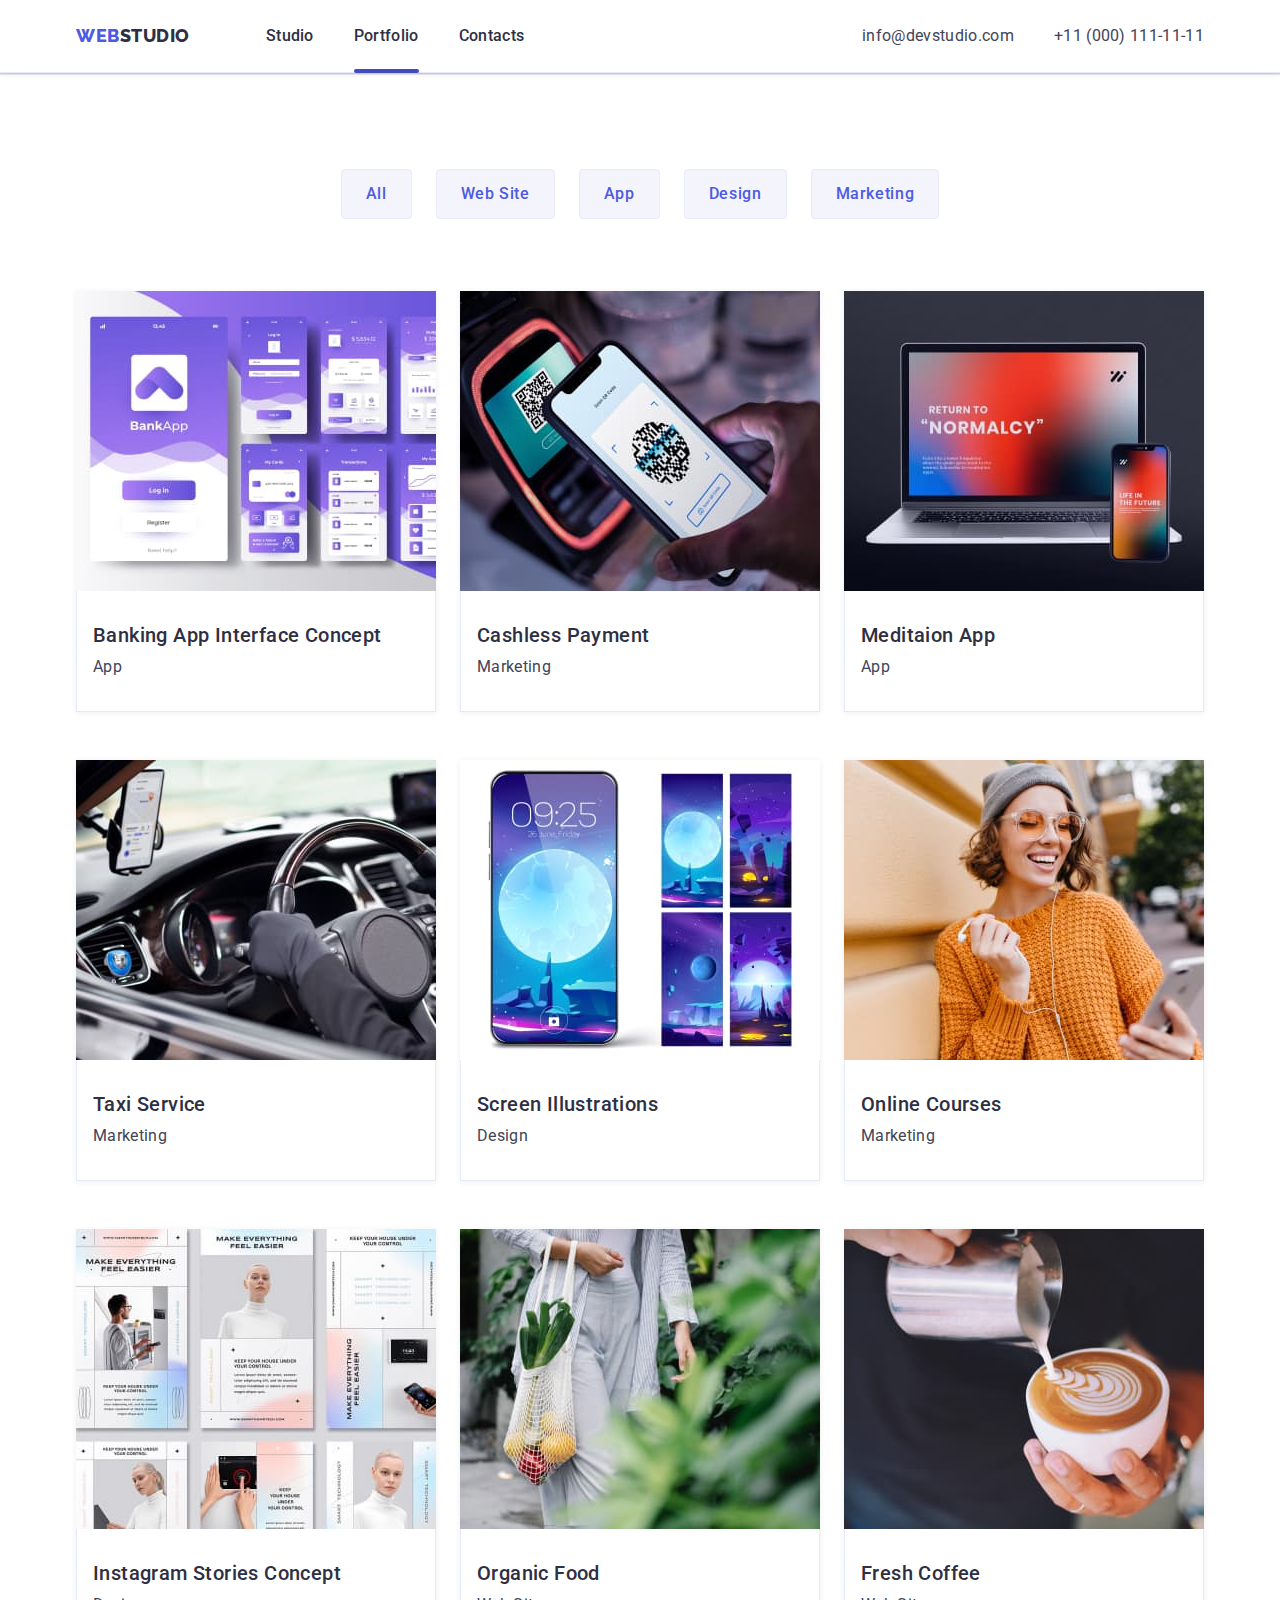
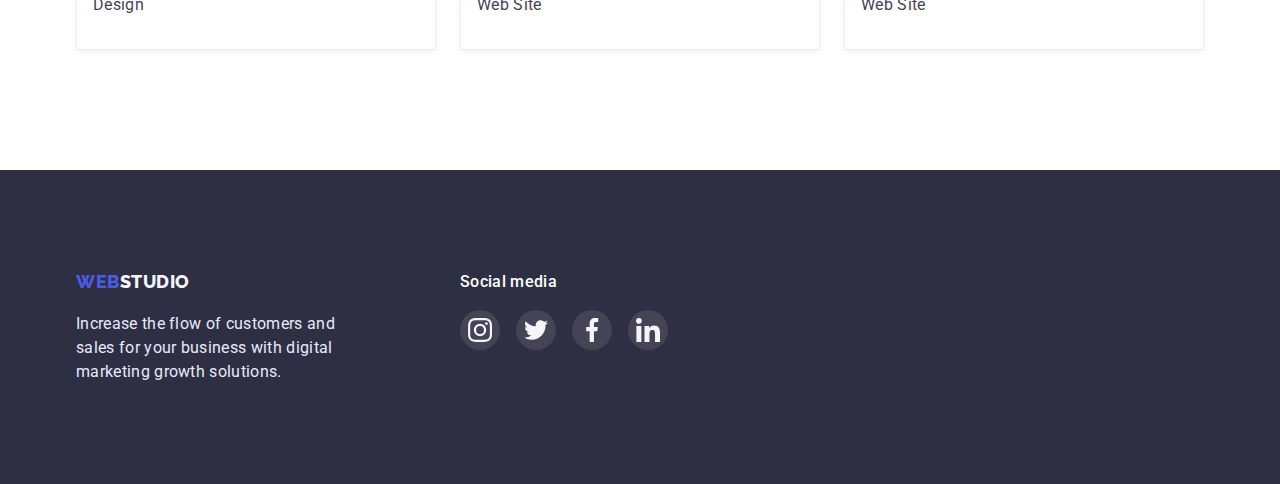
==== portfolio.html @ 348d2e4b "Initial commit" ====
<!DOCTYPE html>
<html lang="en">
  <head>
    <meta charset="UTF-8" />
    <meta http-equiv="X-UA-Compatible" content="IE=edge" />
    <meta name="viewport" content="width=device-width, initial-scale=1.0" />
    <title>Portfolio</title>
    <link rel="preconnect" href="https://fonts.googleapis.com" />
    <link rel="preconnect" href="https://fonts.gstatic.com" crossorigin />
    <link
      href="https://fonts.googleapis.com/css2?family=Raleway:wght@800&family=Roboto:wght@400;500;700&display=swap"
      rel="stylesheet"
    />
    <link
      rel="stylesheet"
      href="https://cdn.jsdelivr.net/npm/modern-normalize@1.1.0/modern-normalize.min.css"
    />
    <link rel="stylesheet" href="./css/styles.css" />
  </head>

  <body>
    <header class="header">
      <div class="container header-container">
        <nav class="nav">
          <a class="logo logo-size list link" href="./index.html"
            >WEB<span class="nav-logo list link">STUDIO</span></a
          >
          <ul class="nav-list list nav-style">
            <li class="nav-item">
              <a href="./index.html" class="nav-link link nav-style">Studio</a>
            </li>
            <li class="nav-item list">
              <a href="./portfolio.html" class="nav-link active link"
                >Portfolio</a
              >
            </li>
            <li class="nav-item list">
              <a href="#" class="nav-link link">Contacts</a>
            </li>
          </ul>
        </nav>
        <ul class="header-list list link">
          <li class="header-email">
            <a
              href="mailto:info@devstudio.com"
              class="header-link-email link list"
              >info@devstudio.com</a
            >
          </li>
          <li class="header-tel">
            <a href="tel:+110001111111" class="header-link-tel link list"
              >+11 (000) 111-11-11</a
            >
          </li>
        </ul>
      </div>
    </header>

    <main class="portfolio">
      <section class="section-portfolio">
        <div class="container">
          <h1 class="secret-name">Portfolio</h1>
          <ul class="list-btn list btn-container">
            <li class="item-btn">
              <button type="button" class="portfolio-btn active">All</button>
            </li>
            <li class="item-btn">
              <button type="button" class="portfolio-btn">Web Site</button>
            </li>
            <li class="item-btn">
              <button type="button" class="portfolio-btn">App</button>
            </li>
            <li class="item-btn">
              <button type="button" class="portfolio-btn">Design</button>
            </li>
            <li class="item-btn">
              <button type="button" class="portfolio-btn">Marketing</button>
            </li>
          </ul>

          <ul class="portfolio-list list card card-container">
            <li class="portfolio-item">
              <a href="#" class="portfolio-link link">
                <div class="portfolio-top-wrap">
                  <img
                    src="./img/imgpage2/img-1.jpg"
                    alt="Banking App Interface Concept"
                    width="360"
                    height="300"
                  />
                  <p class="portfolio-top-text">
                    14 Stylish and User-Friendly App Design Concepts · Task
                    Manager App · Calorie Tracker App · Exotic Fruit Ecommerce
                    App · Cloud Storage App
                  </p>
                </div>
                <div class="text-block-portfolio">
                  <h2 class="portfolio-title">Banking App Interface Concept</h2>
                  <p class="text">App</p>
                </div>
              </a>
            </li>

            <li class="portfolio-item">
              <a href="#" class="portfolio-link link">
                <div class="portfolio-top-wrap">
                  <img
                    src="./img/imgpage2/img-2.jpg"
                    alt="Banking App Interface Concept"
                    width="360"
                    height="300"
                  />
                  <p class="portfolio-top-text">
                    14 Stylish and User-Friendly App Design Concepts · Task
                    Manager App · Calorie Tracker App · Exotic Fruit Ecommerce
                    App · Cloud Storage App
                  </p>
                </div>
                <div class="text-block-portfolio">
                  <h2 class="portfolio-title">Cashless Payment</h2>
                  <p class="text">Marketing</p>
                </div>
              </a>
            </li>

            <li class="portfolio-item">
              <a href="#" class="portfolio-link link">
                <div class="portfolio-top-wrap">
                  <img
                    src="./img/imgpage2/img-3.jpg"
                    alt="Meditaion App"
                    width="360"
                    height="300"
                  />
                  <p class="portfolio-top-text">
                    14 Stylish and User-Friendly App Design Concepts · Task
                    Manager App · Calorie Tracker App · Exotic Fruit Ecommerce
                    App · Cloud Storage App
                  </p>
                </div>
                <div class="text-block-portfolio">
                  <h2 class="portfolio-title">Meditaion App</h2>
                  <p class="text">App</p>
                </div>
              </a>
            </li>

            <li class="portfolio-item">
              <a href="#" class="portfolio-link link">
                <div class="portfolio-top-wrap">
                  <img
                    src="./img/imgpage2/img-4.jpg"
                    alt="Taxi Service"
                    width="360"
                    height="300"
                  />
                  <p class="portfolio-top-text">
                    14 Stylish and User-Friendly App Design Concepts · Task
                    Manager App · Calorie Tracker App · Exotic Fruit Ecommerce
                    App · Cloud Storage App
                  </p>
                </div>
                <div class="text-block-portfolio">
                  <h2 class="portfolio-title">Taxi Service</h2>
                  <p class="text">Marketing</p>
                </div>
              </a>
            </li>

            <li class="portfolio-item">
              <a href="#" class="portfolio-link link">
                <div class="portfolio-top-wrap">
                  <img
                    src="./img/imgpage2/img-5.jpg"
                    alt="Screen Illustrations"
                    width="360"
                    height="300"
                  />
                  <p class="portfolio-top-text">
                    14 Stylish and User-Friendly App Design Concepts · Task
                    Manager App · Calorie Tracker App · Exotic Fruit Ecommerce
                    App · Cloud Storage App
                  </p>
                </div>
                <div class="text-block-portfolio">
                  <h2 class="portfolio-title">Screen Illustrations</h2>
                  <p class="text">Design</p>
                </div>
              </a>
            </li>

            <li class="portfolio-item">
              <a href="#" class="portfolio-link link">
                <div class="portfolio-top-wrap">
                  <img
                    src="./img/imgpage2/img-6.jpg"
                    alt="Screen Illustrations"
                    width="360"
                    height="300"
                  />
                  <p class="portfolio-top-text">
                    14 Stylish and User-Friendly App Design Concepts · Task
                    Manager App · Calorie Tracker App · Exotic Fruit Ecommerce
                    App · Cloud Storage App
                  </p>
                </div>
                <div class="text-block-portfolio">
                  <h2 class="portfolio-title">Online Courses</h2>
                  <p class="text">Marketing</p>
                </div>
              </a>
            </li>

            <li class="portfolio-item">
              <a href="#" class="portfolio-link link">
                <div class="portfolio-top-wrap">
                  <img
                    src="./img/imgpage2/img-7.jpg"
                    alt="Screen Illustrations"
                    width="360"
                    height="300"
                  />
                  <p class="portfolio-top-text">
                    14 Stylish and User-Friendly App Design Concepts · Task
                    Manager App · Calorie Tracker App · Exotic Fruit Ecommerce
                    App · Cloud Storage App
                  </p>
                </div>
                <div class="text-block-portfolio">
                  <h2 class="portfolio-title">Instagram Stories Concept</h2>
                  <p class="text">Design</p>
                </div>
              </a>
            </li>

            <li class="portfolio-item">
              <a href="#" class="portfolio-link link">
                <div class="portfolio-top-wrap">
                  <img
                    src="./img/imgpage2/img-8.jpg"
                    alt="Screen Illustrations"
                    width="360"
                    height="300"
                  />
                  <p class="portfolio-top-text">
                    14 Stylish and User-Friendly App Design Concepts · Task
                    Manager App · Calorie Tracker App · Exotic Fruit Ecommerce
                    App · Cloud Storage App
                  </p>
                </div>
                <div class="text-block-portfolio">
                  <h2 class="portfolio-title">Organic Food</h2>
                  <p class="text">Web Site</p>
                </div>
              </a>
            </li>

            <li class="portfolio-item">
              <a href="#" class="portfolio-link link">
                <div class="portfolio-top-wrap">
                  <img
                    src="./img/imgpage2/img-9.jpg"
                    alt="Screen Illustrations"
                    width="360"
                    height="300"
                  />
                  <p class="portfolio-top-text">
                    14 Stylish and User-Friendly App Design Concepts · Task
                    Manager App · Calorie Tracker App · Exotic Fruit Ecommerce
                    App · Cloud Storage App
                  </p>
                </div>
                <div class="text-block-portfolio">
                  <h2 class="portfolio-title">Fresh Coffee</h2>
                  <p class="text">Web Site</p>
                </div>
              </a>
            </li>
          </ul>
        </div>
      </section>
    </main>

    <!--======================== Footer===================== -->

    <footer class="footer">
      <div class="container footer-cocontainer">
        <div class="footer-wrap-logo">
          <a href="./index.html" class="logo logo-link list link"
            >WEB<span class="footer-logo list link">STUDIO</span></a
          >
          <p class="footer-article">
            Increase the flow of customers and sales for your business with
            digital marketing growth solutions.
          </p>
        </div>
        <div class="footer-wrap-soc">
          <h3 class="footer-soc-title">Social media</h3>
          <ul class="footer-soc-list">
            <li class="footer-soc-item">
              <a href="" class="footer-soc-link">
                <svg class="footer-soc-icon" width="24" height="24">
                  <use href="./img/icons.svg#icon-instagram"></use>
                </svg>
              </a>
            </li>
            <li class="footer-soc-item">
              <a href="" class="footer-soc-link">
                <svg class="footer-soc-icon" width="24" height="24">
                  <use href="./img/icons.svg#icon-twitter"></use>
                </svg>
              </a>
            </li>
            <li class="footer-soc-item">
              <a href="" class="footer-soc-link">
                <svg class="footer-soc-icon" width="24" height="24">
                  <use href="./img/icons.svg#icon-facebook"></use>
                </svg>
              </a>
            </li>
            <li class="footer-soc-item">
              <a href="" class="footer-soc-link">
                <svg class="footer-soc-icon" width="24" height="24">
                  <use href="./img/icons.svg#icon-linkedin"></use>
                </svg>
              </a>
            </li>
          </ul>
        </div>
      </div>
    </footer>
  </body>
</html>
---- css/styles.css ----
:root {
  --main-color: #2e2f42;
  --text-color: #434455;
  --wight-color: #ffffff;
  --hover-color: #404bbf;
  --accent-text-color: #4d5ae5;
  --active-btn-bcg-color: #404bbf;
  --after-nav-bcg-color: #404bbf;
  --normal-btn-bcg-color: #4d5ae5;
  --portfolio-btn-bcg-color: #f4f4fd;
  --portfolio-top-text-color: #f4f4fd;
  --portfolio-top-bcg-color: #4d5ae5;
  --section-bcg-color: #2e2f42;
  --img-column-gap: 24px;
  --img-row-gap: 48px;
  --card-border: 1px solid #e7e9fc;
  --icon-advantages-bcg-color: #f4f4fd;
  --trans: 250ms cubic-bezier(0.4, 0, 0.2, 1);
}
h1,
h2,
h3,
h4,
p {
  margin-top: 0;
  margin-bottom: 0;
}

ul,
ol {
  margin-top: 0;
  margin-bottom: 0;
  padding-left: 0;
}

img {
  display: block;
}
button {
  cursor: pointer;
}

body {
  font-family: 'Roboto', sans-serif;
  font-style: normal;
  font-weight: 500;
  color: var(--main-color);
  background-color: var(--wight-color);
}
.container {
  width: 1158px;
  margin-right: auto;
  margin-left: auto;
  padding-left: 15px;
  padding-right: 15px;
}
.list {
  list-style: none;
}
.link {
  text-decoration: none;
}

/* ----================HEADER-===============---- */
.header {
  position: relative;
  border-bottom: 1px solid #e7e9fc;

  box-shadow: 0px 2px 1px rgba(46, 47, 66, 0.08),
    0px 1px 1px rgba(46, 47, 66, 0.16), 0px 1px 6px rgba(46, 47, 66, 0.08);
}
.header-container {
  display: flex;
  align-items: center;
}
.nav {
  display: flex;
  align-items: center;
}
.nav-list {
  display: flex;
  align-items: center;
  gap: 40px;
}
.header-list {
  color: var(--main-color);
  display: flex;
  align-items: center;
  margin-left: auto;
  gap: 40px;
}
.wrap-heder-list {
  display: flex;
  justify-content: space-between;
}
.logo {
  font-family: 'Raleway', sans-serif;
  font-style: normal;
  font-weight: 800;
  font-size: 18px;
  line-height: 1.33;
  letter-spacing: 0.03em;
  text-transform: uppercase;
}
.logo-size {
  align-items: center;
  display: flex;
  margin-right: 76px;
  padding-top: 24px;
  padding-bottom: 24px;
}
.header {
  font-weight: 700;
  font-size: 16px;
  line-height: 1.5;
  color: var(--main-color);
}

.logo {
  color: var(--accent-text-color);
}
.nav-logo {
  color: var(--main-color);
}

.nav-link {
  position: relative;
  transition: color var(--trans);

  font-weight: 500;
  font-size: 16px;
  line-height: 1.5;
  letter-spacing: 0.02em;
  color: var(--main-color);
}
.nav-link.active::after {
  content: '';
  position: absolute;
  width: 100%;
  height: 4px;
  background-color: var(--after-nav-bcg-color);
  left: 0;
  bottom: -28px;
  border-radius: 2px;
}
.header-link-email {
  font-weight: 400;
  font-size: 16px;
  line-height: 1.5;
  letter-spacing: 0.02em;
  color: var(--text-color);
  transition: color var(--trans);
}

.header-link-tel {
  font-weight: 400;
  font-size: 16px;
  line-height: 1.5;
  letter-spacing: 0.02em;
  color: var(--text-color);
  transition: color var(--trans);
}
.nav-link:hover,
.nav-link:focus {
  color: var(--hover-color);
}
.header-link-email:hover,
.header-link-email:focus {
  color: var(--hover-color);
}
.header-link-tel:hover,
.header-link-tel:focus {
  color: var(--hover-color);
}

/* ========= HERO========== */
.hero {
  background: var(--section-bcg-color);
  padding-top: 188px;
  padding-bottom: 188px;
  background-image: linear-gradient(
      rgba(46, 47, 66, 0.7),
      rgba(46, 47, 66, 0.7)
    ),
    url(../img/imgpage1/people-office.jpg);
  background-repeat: no-repeat;
  background-size: cover;
  background-position: center;
  max-width: 1440px;
  min-width: 600px;
  margin-left: auto;
  margin-right: auto;
}

.hero-title {
  font-weight: 700;
  font-size: 56px;
  line-height: 1.07;
  text-align: center;
  color: var(--wight-color);
  letter-spacing: 0.02em;
  margin-left: auto;
  margin-right: auto;
  margin-bottom: 48px;
  max-width: 496px;
}
.hero-btn {
  font-family: inherit;
  font-style: inherit;
  font-weight: 500;
  font-size: 16px;
  line-height: 1.5;
  display: block;
  align-items: center;
  letter-spacing: 0.04em;
  color: var(--wight-color);
  background: var(--normal-btn-bcg-color);
  box-shadow: 0px 4px 4px rgba(0, 0, 0, 0.15);
  border-radius: 4px;
  padding: 16px 32px;
  margin-left: auto;
  margin-right: auto;
  border: 1px solid transparent;
  transition: background-color var(--trans);
}
.hero-btn:hover,
.hero-btn:focus {
  background-color: var(--active-btn-bcg-color);
  /* box-shadow: 0px 4px 4px rgba(0, 0, 0, 0.15); */
}

/* ======Section 2 Our advantages====*/
.section-advantages {
  padding-top: 120px;
}

.advanteg-text {
  min-width: 264px;
}

.section-list {
  display: flex;
  gap: 24px;
}
.section-item {
  calc: ((100%-72px)/4);
}
.title {
  font-weight: 500;
  font-size: 20px;
  line-height: 1.2;
  letter-spacing: 0.02em;
  margin-bottom: 8px;
}
.text {
  font-weight: 400;
  font-size: 16px;
  line-height: 1.5;
  letter-spacing: 0.02em;
  color: var(--text-color);
}

.icon-setion-item {
  background-repeat: no-repeat;
  display: flex;
  width: 264px;
  height: 112px;
  margin-bottom: 8px;
  background-color: #f4f4fd;
  border: 1px solid transparent;
  border-radius: 4px;
  background-size: cover;
  padding: 24px 100px;
}
/* .wrap-advantages {
  display: flex;
} */
/* .section-item::before {
  display: block;
  content: '';
  height: 112px;
  margin-bottom: 8px;
  background-color: #f4f4fd;
  border: 1px solid transparent;
  border-radius: 4px;
} */

/* ------Section 3 What are we doing======= */
.section {
  padding-top: 120px;
  padding-bottom: 120px;
}

.section-title {
  font-weight: 700;
  font-size: 36px;
  line-height: 1.11;
  text-align: center;
  letter-spacing: 0.02em;
  text-transform: capitalize;
  margin-bottom: 72px;
}
.work-list {
  display: flex;
  gap: 24px;
}

/* ======Our TEAM======= */
.section-team {
  background: var(--portfolio-btn-bcg-color);
}

.text-block {
  padding: 32px 16px;
  text-align: center;
  background: #ffffff;
}
.team-item {
  box-shadow: 0px 1px 6px rgba(46, 47, 66, 0.08),
    0px 1px 1px rgba(46, 47, 66, 0.16), 0px 2px 1px rgba(46, 47, 66, 0.08);
  border-radius: 0px 0px 4px 4px;
  calc: ((100%-72px)/4);
}
.team-list {
  display: flex;
  gap: 24px;
}
.text-block-list {
  display: flex;
  gap: 24px;
  justify-content: center;
  align-items: center;
  margin-top: 8px;
}

.text-block-item {
  width: 40px;
  height: 40px;
  background-color: #4d5ae5;
  border-radius: 50%;
  transition: background-color var(--trans);
}
.text-block-link {
  width: 100%;
  height: 100%;
  display: flex;
  align-items: center;
  justify-content: center;
}
.text-block-item:hover,
.text-block-item:focus {
  background-color: var(--hover-color);
}

/* ==============CUSTOMERS========= */
.sectiom-customer {
  padding-top: 130px;
  padding-bottom: 120px;
  padding-left: 156px;
  padding-right: 156px;
}
.customer-list {
  display: flex;
  gap: 24px;
}
.customer-item {
  display: flex;
  max-width: 168px;
  height: 88px;
  border-radius: 4px;
}
.customer-link {
  width: 100%;
  height: 100%;
  padding: 16px 32px;
  border: 1px solid #8e8f99;
  border-radius: 4px;
  color: #8e8f99;
  transition: border-color var(--trans), color var(--trans);
}
.customer-icon {
  fill: currentColor;
  transition: fill var(--trans);
}
.customer-link:hover,
.customer-link:focus {
  border-color: #404bbf;
  color: #404bbf;
}

/* ======FOOTER=========== */
.footer {
  background: var(--main-color);
  padding-top: 100px;
  padding-bottom: 100px;
}
.footer-logo {
  color: #f4f4fd;
}
.footer-article {
  font-weight: 400;
  font-size: 16px;
  line-height: 1.5;
  letter-spacing: 0.02em;
  color: #e7e9fc;
}
.footer-article {
  max-width: 264px;
  margin-top: 18px;
}

.footer-cocontainer {
  display: flex;
}
.footer-wrap-logo {
  margin-right: 120px;
}
.footer-wrap-soc {
  min-width: 208px;
  height: 80px;
}
.footer-soc-title {
  font-weight: 500;
  font-size: 16px;
  line-height: 1.5;
  letter-spacing: 0.02em;
  color: #ffffff;
  margin-bottom: 16px;
}

.footer-soc-list {
  display: flex;
  gap: 16px;
}
.footer-soc-link {
  display: inline-flex;
  width: 40px;
  height: 40px;
  border-radius: 50%;
  display: flex;
  align-items: center;
  justify-content: center;
  background: rgba(255, 255, 255, 0.1);
  background-repeat: no-repeat;
  background-size: cover;
  background-position: center center;
  transition: background-color var(--trans);
}

.footer-soc-link:hover,
.footer-soc-link:focus {
  background-color: #31d0aa;
}

/* ---===================================--PORTFOLIO-==============================--- */
.secret-name {
  position: absolute;
  width: 1px;
  height: 1px;
  margin: -1px;
  padding: 0;
  overflow: hidden;
  border: 0;
  clip: rect(0 0 0 0);
}
.portfolio-top-wrap {
  position: relative;
  overflow: hidden;
}
.portfolio-top-text {
  position: absolute;
  top: 0;
  padding: 40px 32px 164px 32px;
  background-color: var(--portfolio-top-bcg-color);
  /* background-blend-mode: soft-light; */
  height: 100%;
  transform: translateY(100%);
  transition: transform 250ms linear;

  font-weight: 400;
  font-size: 16px;
  line-height: 1.5;
  letter-spacing: 0.02em;
  color: var(--portfolio-top-text-color);
  overflow: auto;
}
.portfoli-link {
  display: block;
}
.portfolio-link:hover .portfolio-top-text,
.portfolio-link:focus .portfolio-top-text {
  transform: translate(0%);
}

/* ===========================PORTFOLIO BTN===========- */
.section-portfolio {
  padding-top: 96px;
  padding-bottom: 120px;
}
.btn-container {
  display: flex;
  margin-bottom: 72px;
}
.section-portfolio > .container {
  display: grid;
  align-items: center;
}
.list-btn {
  display: flex;
  gap: 24px;
  align-items: center;
  margin-left: auto;
  margin-right: auto;
}

.portfolio-btn {
  font-family: inherit;
  font-style: normal;
  font-weight: 500;
  font-size: 16px;
  line-height: 1.5;
  letter-spacing: 0.04em;
  color: var(--accent-text-color);
  background-color: var(--portfolio-btn-bcg-color);

  display: inline-block;
  align-items: center;
  text-align: center;
  border: 1px solid #e7e9fc;
  border-radius: 4px;
  padding: 12px 24px;

  transition: color var(--trans), background-color var(--trans),
    border var(--trans), box-shadow var(--trans);
}
.portfolio-btn:hover,
.portfolio-btn:focus {
  color: var(--wight-color);
  background-color: var(--active-btn-bcg-color);
  border: 1px solid transparent;
  box-shadow: 0px 3px 1px rgba(0, 0, 0, 0.1), 0px 2px 1px rgba(0, 0, 0, 0.08),
    0px 2px 2px rgba(0, 0, 0, 0.12);
  border-radius: 4px;
}
/* ============= PORTFOLIO CARD======= */

.card-container {
  display: flex;
}
.portfolio-list {
  display: flex;
  flex-wrap: wrap;
  column-gap: var(--img-column-gap);
  row-gap: var(--img-row-gap);
}
.portfolio-item {
  background: #ffffff;
  flex-basis: calc((100% - 48px) / 3);
  box-shadow: 0px 1px 6px rgba(46, 47, 66, 0.08);
  transition: box-shadow var(--trans);
}

.text-block-portfolio {
  border: 1px solid #e7e9fc;
  padding: 32px 16px;
  border: 1px solid #e7e9fc;
  border-top: 0px;
}
.portfolio-title {
  font-family: 'Roboto';
  font-style: normal;
  font-weight: 500;
  font-size: 20px;
  line-height: 1.2;
  letter-spacing: 0.02em;
  color: var(--main-color);
  margin-bottom: 8px;
}
.portfolio-item:hover {
  box-shadow: 0px 1px 6px rgba(46, 47, 66, 0.08),
    0px 1px 1px rgba(46, 47, 66, 0.16), 0px 2px 1px rgba(46, 47, 66, 0.08);
}

/* ========================MODAL WINDOW==================== */

.backdrop {
  position: fixed;
  top: 0;
  left: 0;
  width: 100%;
  height: 100%;
  background-color: rgba(46, 47, 66, 0.4);
  z-index: 100;
  transition: opacity var(--trans), visibility var(--trans);
}

.backdrop.is-hidden {
  opacity: 0;
  visibility: hidden;
  pointer-events: none;
}

.modal {
  position: absolute;

  top: 50%;
  left: 50%;
  transform: translate(-50%, -50%);
  width: 408px;
  height: 576px;
  background-color: #fcfcfc;
  box-shadow: 0px 1px 1px rgba(0, 0, 0, 0.14), 0px 1px 3px rgba(0, 0, 0, 0.12),
    0px 2px 1px rgba(0, 0, 0, 0.2);
  border-radius: 4px;
}

.modal-close-btn {
  position: absolute;
  top: 24px;
  right: 24px;
  display: flex;
  height: 24px;
  width: 24px;
  background-color: #e7e9fc;
  border-radius: 50%;
  border: 1px solid rgba(0, 0, 0, 0.1);
  justify-content: center;
  align-items: center;
}
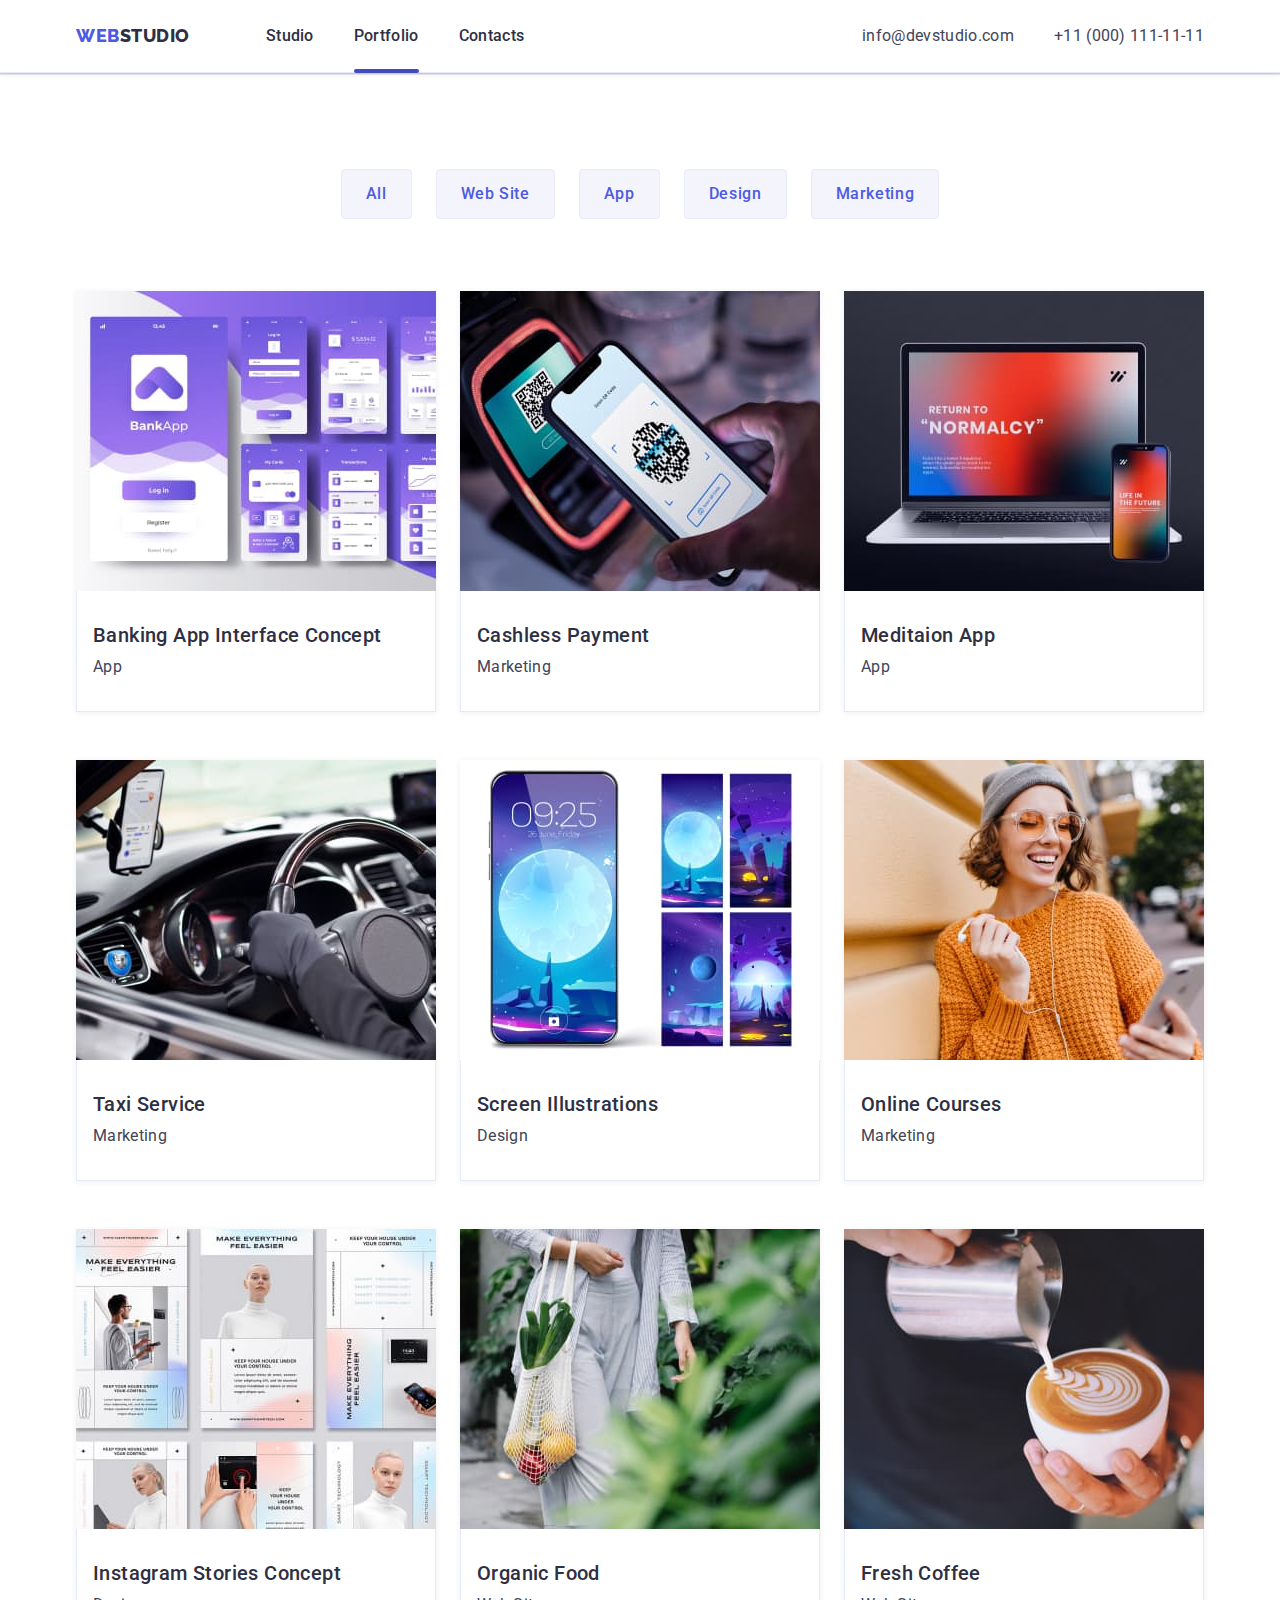
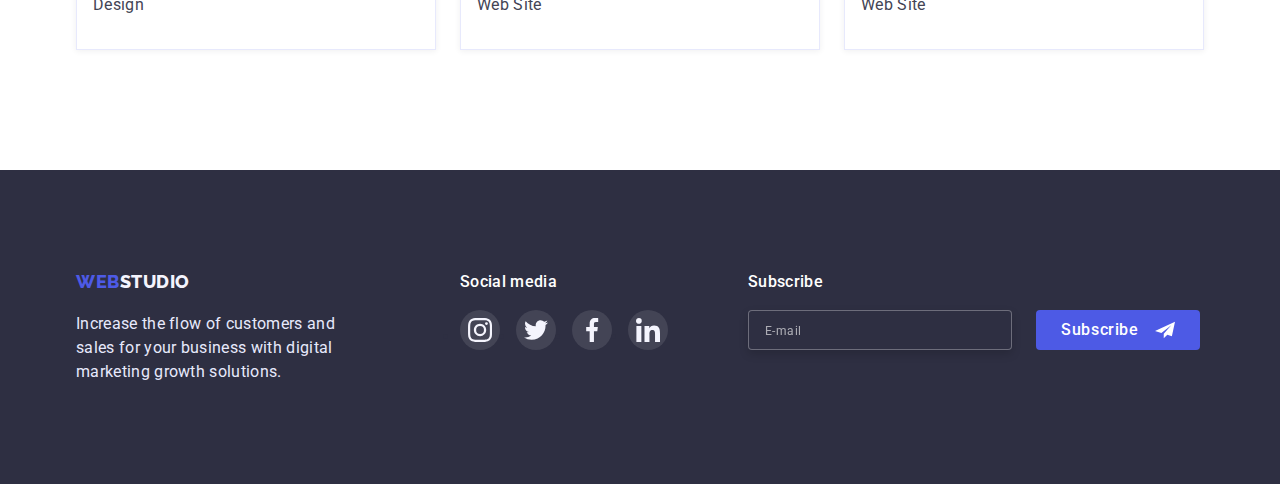
==== commit 37b7d587: "Home work 6" ====
--- a/portfolio.html
+++ b/portfolio.html
@@ -327,6 +327,27 @@
             </li>
           </ul>
         </div>
+        <!-- ===========Footer input=========== -->
+        <div class="footer-subscribe-wrap">
+          <h3 class="footer-soc-title">Subscribe</h3>
+          <div class="footer-link-btn-wrap">
+            <label>
+              <input
+                type="email"
+                name=" footer-user-email"
+                class="footer-input-email"
+                placeholder="E-mail"
+                required
+              />
+            </label>
+            <button type="submit" class="footer-btn-submit" required>
+              <span class="footer-btn-text">Subscribe</span>
+              <svg class="footer-input-icon" width="20" height="24">
+                <use href="./img/icons.svg#icon-framewite"></use>
+              </svg>
+            </button>
+          </div>
+        </div>
       </div>
     </footer>
   </body>
--- a/css/styles.css
+++ b/css/styles.css
@@ -226,7 +226,6 @@
 .hero-btn:hover,
 .hero-btn:focus {
   background-color: var(--active-btn-bcg-color);
-  /* box-shadow: 0px 4px 4px rgba(0, 0, 0, 0.15); */
 }
 
 /* ======Section 2 Our advantages====*/
@@ -388,7 +387,7 @@
   color: #404bbf;
 }
 
-/* ======FOOTER=========== */
+/* ==================================FOOTER======================================= */
 .footer {
   background: var(--main-color);
   padding-top: 100px;
@@ -415,9 +414,11 @@
 .footer-wrap-logo {
   margin-right: 120px;
 }
+/* ===========================FOOTER SOC============================= */
 .footer-wrap-soc {
   min-width: 208px;
   height: 80px;
+  margin-right: 80px;
 }
 .footer-soc-title {
   font-weight: 500;
@@ -450,6 +451,67 @@
 .footer-soc-link:hover,
 .footer-soc-link:focus {
   background-color: #31d0aa;
+}
+
+/* ===========================FOOTER INPUT================== */
+.footer-subscribe-wrap {
+  /* display: flex; */
+  min-width: 452px;
+  height: 80px;
+}
+.footer-link-btn-wrap {
+  display: flex;
+  gap: 24px;
+}
+.footer-input-email {
+  min-width: 264px;
+  height: 40px;
+  padding: 8px 16px;
+  display: flex;
+  border: 1px solid rgba(255, 255, 255, 0.3);
+  filter: drop-shadow(0px 4px 4px rgba(0, 0, 0, 0.15));
+  border-radius: 4px;
+  color: var(--wight-color);
+  background-color: #2e2f42;
+  transition: border-color var(--trans);
+}
+.footer-input-email:focus {
+  outline: none;
+  border-color: #4d5ae5;
+}
+.footer-input-email::placeholder {
+  font-weight: 400;
+  font-size: 12px;
+  line-height: 2;
+  align-items: center;
+  letter-spacing: 0.04em;
+  color: #ffffff99;
+}
+
+.footer-btn-submit {
+  position: relative;
+  min-width: 162px;
+  height: 40px;
+  padding: 8px 24px;
+  font-weight: 500;
+  font-size: 16px;
+  line-height: 1.5;
+  display: flex;
+  align-items: center;
+  text-align: center;
+  letter-spacing: 0.04em;
+  color: var(--wight-color);
+  background: #4d5ae5;
+  border-radius: 4px;
+  border: 1px solid transparent;
+  transition: background-color var(--trans);
+}
+.footer-btn-submit:hover,
+.footer-btn-submit:focus {
+  background-color: var(--active-btn-bcg-color);
+}
+.footer-btn-text {
+  margin-right: 16px;
 }
 
 /* ---===================================--PORTFOLIO-==============================--- */
@@ -602,10 +664,11 @@
 
 .modal {
   position: absolute;
-
   top: 50%;
   left: 50%;
   transform: translate(-50%, -50%);
+  padding: 70px 24px;
+
   width: 408px;
   height: 576px;
   background-color: #fcfcfc;
@@ -626,4 +689,172 @@
   border: 1px solid rgba(0, 0, 0, 0.1);
   justify-content: center;
   align-items: center;
-}
+  transition: background-color var(--trans), fill var(--trans),
+    border-color var(--trans);
+}
+
+.modal-close-btn:hover,
+.modal-close-btn:focus {
+  background-color: var(--active-btn-bcg-color);
+  fill: #f4f4fd;
+  border-color: transform;
+}
+
+/* ===================MODALFORM ========================*/
+.modal-form {
+  display: flex;
+  flex-direction: column;
+}
+.modal-subtitele {
+  margin-bottom: 16px;
+}
+.modal-input-desc {
+  display: block;
+  font-weight: 400;
+  font-size: 12px;
+  letter-spacing: 0.04em;
+  color: #8e8f99;
+  margin-bottom: 4px;
+}
+.user-name-input {
+  width: 100%;
+  height: 40px;
+  padding-left: 38px;
+  border-color: 1px solid rgba(33, 33, 33, 0.2);
+  border-radius: 4px;
+  margin-bottom: 8px;
+  padding-top: 0;
+  transition: border-color var(--trans);
+}
+.user-name-input:focus {
+  outline: none;
+  border-color: #4d5ae5;
+}
+
+.modal-form-message {
+  width: 100%;
+  height: 120px;
+  resize: none;
+  padding: 8px 16px;
+  margin-bottom: 8px;
+  border: 1px solid rgba(33, 33, 33, 0.2);
+  border-radius: 4px;
+}
+.modal-form-message ::placeholder {
+  font-weight: 400;
+  font-size: 12px;
+  line-height: 1.33;
+  letter-spacing: 0.04em;
+  color: #75757580;
+}
+
+.modal-form-message:focus {
+  outline: none;
+  border-color: #4d5ae5;
+}
+
+.modal-form-input-wrap {
+  position: relative;
+  display: block;
+}
+.modal-input-icon {
+  position: absolute;
+  top: 50%;
+  left: 16px;
+  transform: translateY(-65%);
+  display: block;
+  transition: fill var(--trans);
+}
+
+.modal-form-field {
+  font-weight: 400;
+  font-size: 12px;
+  line-height: 1.33;
+  letter-spacing: 0.04em;
+  color: #757575;
+}
+
+/* ================ Modal check fild======= */
+.visually-hidden {
+  position: absolute;
+  width: 1px;
+  height: 1px;
+  margin: -1px;
+  padding: 0;
+  overflow: hidden;
+  border: 0;
+  clip: rect(0 0 0 0);
+}
+
+.modal-check-wrap {
+  position: relative;
+}
+.modal-check-policy {
+  position: absolute;
+}
+.modal-policy-link {
+  color: var(--accent-text-color);
+  margin-left: 4px;
+}
+.modal-policy-link:hover,
+.modal-policy-link:focus {
+  color: var(--hover-color);
+}
+.modal-form-check::before {
+  display: block;
+  content: '';
+  width: 16px;
+  height: 16px;
+  border: 1.25px solid #2e2f42;
+  border-radius: 2px;
+  cursor: pointer;
+  margin-right: 8px;
+}
+.modal-form-check {
+  cursor: pointer;
+  display: flex;
+  font-weight: 400;
+  font-size: 12px;
+  line-height: 1.33;
+  letter-spacing: 0.04em;
+  color: #757575;
+}
+.user-name-input:focus + .modal-input-icon {
+  fill: var(--active-btn-bcg-color);
+}
+.modal-check-policy:checked + .modal-form-check::before {
+  background-color: var(--active-btn-bcg-color);
+  border: none;
+  background-image: url(../img/iconsvg/click.svg);
+  background-repeat: no-repeat;
+  background-position: center;
+}
+.modal-check-policy:hover + .modal-form-check::before {
+  border-color: var(--hover-color);
+}
+.modal-btn-submit {
+  font-family: inherit;
+  font-style: inherit;
+  margin-left: auto;
+  margin-right: auto;
+  border-radius: 4px;
+  padding: 16px 32px;
+  min-width: 159px;
+  font-weight: 500;
+  font-size: 16px;
+  line-height: 1.5;
+  display: block;
+  align-items: center;
+  letter-spacing: 0.04em;
+  color: var(--wight-color);
+  background: var(--normal-btn-bcg-color);
+  box-shadow: 0px 4px 4px rgba(0, 0, 0, 0.15);
+  border: 1px solid transparent;
+  margin-top: 24px;
+  transition: background-color var(--trans);
+}
+
+.modal-btn-submit:hover,
+.modal-btn-submit:focus {
+  background-color: var(--active-btn-bcg-color);
+}
